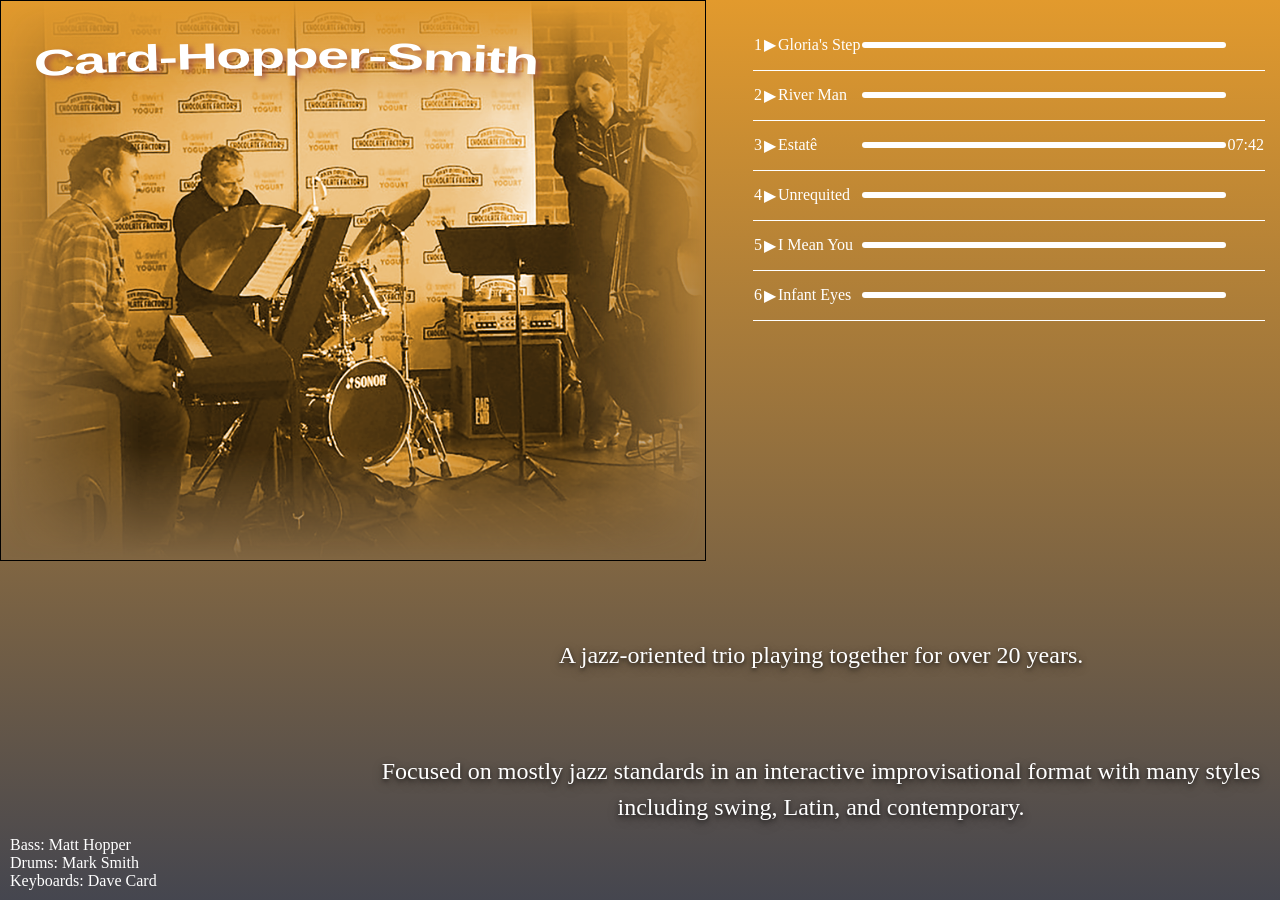
==== index2.html @ 3a78e2e4 "bookmark" ====
<!DOCTYPE html>
<html>
    <head>
        <meta charset="UTF-8">
        <meta name="viewport" content="width=device-width, initial-scale=1.0">
        <title>Card-Hopper-Smith</title>

        <link rel="stylesheet" href="styles2.css">
        <script src="scripts.js" defer></script>

     
    </head>
    <body>
        
        <div class="main-container">
      
           
            <div class="hero-wrapper flex-item "> 
                    <img src="trio monochrome gold 2.png" >    
                <div class="caption">
                    <svg viewBox="20 35 420 250" xmlns="http://w3.org" style="width: 100%; height: auto;" class="curve-svg">
                        <!-- Definitions for reusable paths -->
                        <defs>
                            <path id="text-curve" d="
                            M 40 80
                            Q 200 70 
                            360 80" fill="none" />
                        </defs>

                        <text font-family="sans-serif" font-size="22" font-weight="bold" fill="#333"
                                textLength="300" lengthAdjust="spacingAndGlyphs" class="curve-svg-text">
                            <textPath href="#text-curve" startOffset="0%">
                            Card-Hopper-Smith
                            </textPath>
                        </text>
                    </svg>
                </div>                          
            </div>
            <div class="playlist-wrapper flex-item">
                <!-- <div class="sub-header">
                    Recordings
                </div> -->
                <table id="playList"></table>           
            </div>
            <div class="players-wrapper flex-item">
                <div>   
                    <span class="instrument">Bass:</span>
                    <span class="player">Matt Hopper</span>
                </div>
                <div>
                    <span class="instrument">Drums:</span>
                    <span class="player">Mark Smith</span>
                </div>
                <div>
                    <span class="instrument">Keyboards:</span>
                    <span class="player">Dave Card</span>
                </div>
            </div>                  
            <div class="description-wrapper flex-itemr">
                <div class="description1">
                    <div class="description-text">
                    A jazz-oriented trio playing together for over 20 years.   
                    </div>
                
                </div>
                <div class="description2">
                    <div class="description-text">
                    Focused on mostly jazz standards in an interactive improvisational format with 
                    many styles including swing, Latin, and contemporary. 
                    </div>
                
                </div>
            </div>         
       
      
          
        </div>
      

        </body>
     
</html>
---- styles2.css ----
:root {
  --primary-color: #45464F;
  --secondary-color: #45464F;
  --accent-color: white;
  --gradient-color: #e29a2d;
  --shadow-color: hsl(234, 72%, 34%);
}

body {
  margin: 0 auto;
    padding: 0;

    color:white;
    background-color: #45464F;
    background-image: linear-gradient(var(--gradient-color), var(--primary-color));
     background-attachment: fixed;
    background-repeat: no-repeat;
    width:100vw;
    height:100vh;
    font-family: Monaco;
    position: relative;
}   

.main-container {
  display: flex;
  flex-wrap: wrap; 
  width: 100%;
}
.flex-item {
  width: 50%;
  /* flex: 0 0 50%;    */
  box-sizing: border-box; 
}

/* 
.flex-item:nth-child(n+3) {
  margin-top: -30px;    
  position: relative;  
  z-index: 2;        */ */


.hero-wrapper {
  /* position: static; */
  width: 100%;
  /* height: 100%; */
  position: relative;
}

.hero-wrapper img {
  height: auto;  /* Lets the image scale naturally on desktop */
  max-width: 100%;
  display:block;

  mask-composite: intersect;
  mask-image: linear-gradient(to top, transparent, black 20%, black 80%, transparent),
  linear-gradient(to right, transparent, black 20%, black 80%, transparent);

  -webkit-mask-image: linear-gradient(to top, transparent, black 20%, black 80%, transparent),
  linear-gradient(to right, transparent, black 20%, black 80%, transparent);

  }

  
@media (min-width: 768px) {
  .hero-wrapper {
    width:55%;
    position: relative;
    /* position: absolute;
    top: 0;
    left: 0;
     width: 55%;
    height: auto; */
  }

  @media (orientation: portrait) {
  /* CSS rules for vertical, upright screens */
}

@media (orientation: landscape) {
  /* CSS rules for horizontal, wide screens */
}

.caption {
  position: absolute;
  /* backdrop-filter: blur(4px); */
  /* padding: 20px 40px; */
   z-index: 500;
  /* display: inline-block; */
  border: 1px solid black;
  /* top:7%;
  left:6%; */
  width: 100%;
  height: 100%; 
  /* width:70%;
  height: 13%;  */
  /* aspect-ratio: 11 / 2; */
  /* min-height: 0; */
  z-index: 500;
 top: 0;
  left: 0;
  right: 0;
  bottom: 0;
   /* resize: both; */
}

.curve-svg {
  /* width: 100%; */
  /* max-width: 500px; */
  /* overflow: visible; */
    /* width: 100%;
  height: 100%; */
  /* display: block; */
  /* height:auto; */
}

.curve-svg text {
  /* font-family: Monaco; */
   opacity: 1 !important; 
  fill: #ffffff; /* Bright white text */
  /* font-size: 32px; */
  font-weight: bold;
  font-family: sans-serif;
  /* letter-spacing: 2px; */
   letter-spacing: -0.03em;
    text-shadow: 3px 3px 4px rgba(153, 72, 69, 0.6); 
  /* filter: drop-shadow(0px 3px 6px rgba(0, 0, 0, 0.9));  */
  /* Heavy shadow */
}

.caption-text {

}
  .playlist-wrapper {
    width:40%;
    position:absolute;
    top:20px;
    right:15px;
  }

  .sub-header {
     font-size:20px;
     text-align: center;
  }
  .players-wrapper {
    position:absolute;
      bottom:10px;
      left:10px;
  }
  .description-wrapper {
    position:absolute;
     width:60%;
    bottom:20px;
    right:0;
  }
  /* .flex-container {
    flex-direction: column;
    justify-content: space-between; 
           
   
  } */


.description1 {
  flex:1;
  padding: 15px;
   border-radius: 100vw; 
    margin-bottom:50px; 
  margin-left:-150px;
}
.description2 {
  flex:1;
  padding: 15px;
  margin-bottom:40px; 
  margin-left:-150px;
}

.description-text {
  line-height: 1.5;
  text-align: center;
  /* font-family: 'Open Sans', sans-serif;  */
  font-size:24px;

  position: relative; 
  z-index:300;
    color: white;

  color: #ffffff;
  /* Soft, dark glow that fills in gaps of busy backgrounds */
  text-shadow: 0 2px 4px rgba(0, 0, 0, 0.6), 
               0 4px 12px rgba(0, 0, 0, 0.4);
  font-weight: 300; /* Bolder fonts are inherently easier to read */
}
}

.players-wrapper {
  color:white
}

#players {
      border: 2px solid #333;
    border-radius: 10px;
}

.player-btn {
  /* color:#994845; */
  color:white;
}

.player-btn:hover {
  color: #ff6b81;
}
.progress-td {
  width:80%;
}
.progress-container {
  flex-grow: 1;
  height: 6px;
  background-color: white;
  border-radius: 3px;
  overflow: hidden;
  position: relative;

}

.progress-fill {
  height: 100%;
  width: 0%;
  background-color: #2ed573;
}

#playList {
  table-layout: fixed;
     border-collapse: collapse;
    border-spacing: 0 15px;
    margin:auto;
     font-family: Monaco;
    /* width:100%; */
}

#playList tr {
    border-bottom: 1px solid var(--accent-color);;
    height:50px;
}

#playList  td {
     white-space: nowrap; 
}
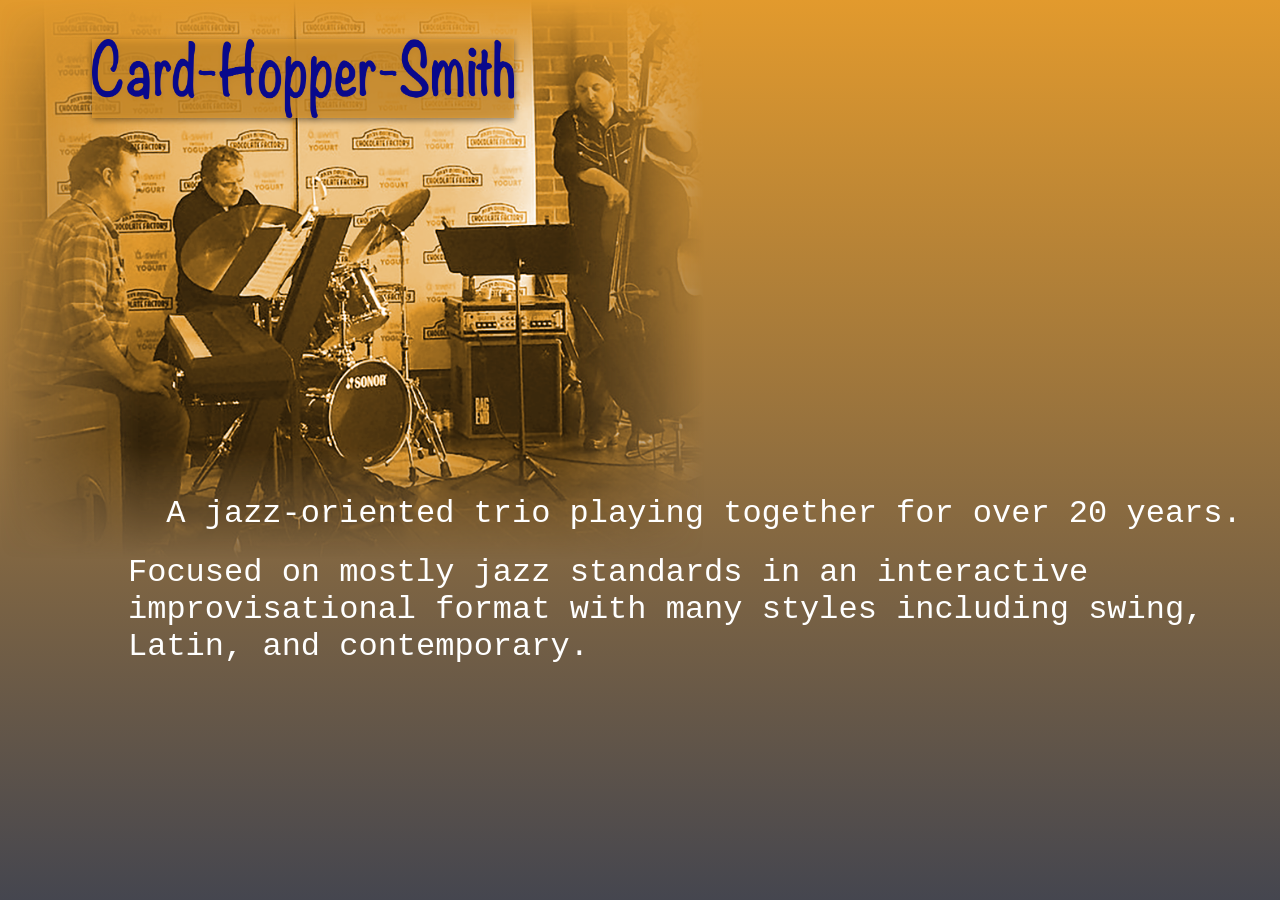
==== commit e2f778ce: "bookmark" ====
--- a/index2.html
+++ b/index2.html
@@ -12,35 +12,12 @@
      
     </head>
     <body>
-        
         <div class="main-container">
-      
-           
             <div class="hero-wrapper flex-item "> 
-                    <img src="trio monochrome gold 2.png" >    
-                <div class="caption">
-                    <svg viewBox="20 35 420 250" xmlns="http://w3.org" style="width: 100%; height: auto;" class="curve-svg">
-                        <!-- Definitions for reusable paths -->
-                        <defs>
-                            <path id="text-curve" d="
-                            M 40 80
-                            Q 200 70 
-                            360 80" fill="none" />
-                        </defs>
-
-                        <text font-family="sans-serif" font-size="22" font-weight="bold" fill="#333"
-                                textLength="300" lengthAdjust="spacingAndGlyphs" class="curve-svg-text">
-                            <textPath href="#text-curve" startOffset="0%">
-                            Card-Hopper-Smith
-                            </textPath>
-                        </text>
-                    </svg>
-                </div>                          
+                <img class="hero" src="trio monochrome gold 2.png" >    
+                <img class="caption" src="title3.png" >    
             </div>
-            <div class="playlist-wrapper flex-item">
-                <!-- <div class="sub-header">
-                    Recordings
-                </div> -->
+            <!-- <div class="playlist-wrapper flex-item">
                 <table id="playList"></table>           
             </div>
             <div class="players-wrapper flex-item">
@@ -56,28 +33,19 @@
                     <span class="instrument">Keyboards:</span>
                     <span class="player">Dave Card</span>
                 </div>
-            </div>                  
-            <div class="description-wrapper flex-itemr">
+            </div>                   -->
+
+        </div>
+              
+        <div class="description-wrapper flex-itemr">
                 <div class="description1">
-                    <div class="description-text">
-                    A jazz-oriented trio playing together for over 20 years.   
-                    </div>
-                
+                     A jazz-oriented trio playing together for over 20 years.                                  
                 </div>
                 <div class="description2">
-                    <div class="description-text">
                     Focused on mostly jazz standards in an interactive improvisational format with 
-                    many styles including swing, Latin, and contemporary. 
-                    </div>
-                
+                    many styles including swing, Latin, and contemporary.                                     
                 </div>
-            </div>         
-       
-      
-          
-        </div>
-      
-
-        </body>
+            </div>  
+    </body>
      
 </html>
--- a/styles2.css
+++ b/styles2.css
@@ -4,8 +4,13 @@
   --accent-color: white;
   --gradient-color: #e29a2d;
   --shadow-color: hsl(234, 72%, 34%);
-}
-
+  /* font-size:1rem; */
+  
+}
+
+html {
+    text-size-adjust: 100%;
+}
 body {
   margin: 0 auto;
     padding: 0;
@@ -17,7 +22,8 @@
     background-repeat: no-repeat;
     width:100vw;
     height:100vh;
-    font-family: Monaco;
+    /* font-family: Monaco; */
+    font-family: Menlo, Monaco, 'Courier New', monospace;
     position: relative;
 }   
 
@@ -28,25 +34,16 @@
 }
 .flex-item {
   width: 50%;
-  /* flex: 0 0 50%;    */
   box-sizing: border-box; 
 }
 
-/* 
-.flex-item:nth-child(n+3) {
-  margin-top: -30px;    
-  position: relative;  
-  z-index: 2;        */ */
-
-
 .hero-wrapper {
-  /* position: static; */
   width: 100%;
-  /* height: 100%; */
   position: relative;
-}
-
-.hero-wrapper img {
+    container-type: inline-size;
+}
+
+img.hero {
   height: auto;  /* Lets the image scale naturally on desktop */
   max-width: 100%;
   display:block;
@@ -60,79 +57,56 @@
 
   }
 
-  
-@media (min-width: 768px) {
-  .hero-wrapper {
+  @media (orientation: portrait) {
+  /* CSS rules for vertical, upright screens */
+   .hero-wrapper {
+    width:100%;
+    position: relative;
+  }
+}
+
+@media (orientation: landscape) {
+  /* CSS rules for horizontal, wide screens */
+   .hero-wrapper {
     width:55%;
     position: relative;
-    /* position: absolute;
-    top: 0;
-    left: 0;
-     width: 55%;
-    height: auto; */
-  }
-
-  @media (orientation: portrait) {
-  /* CSS rules for vertical, upright screens */
-}
-
-@media (orientation: landscape) {
-  /* CSS rules for horizontal, wide screens */
+  }
 }
 
 .caption {
+
+   filter: drop-shadow(0px 2px 3px rgba(0, 0, 0, 0.6)); 
+    width: 100%; /* Or whatever percentage your layout uses */
+  display: block;
+
+  background-color: #e29a2dbb;
   position: absolute;
-  /* backdrop-filter: blur(4px); */
-  /* padding: 20px 40px; */
-   z-index: 500;
-  /* display: inline-block; */
-  border: 1px solid black;
-  /* top:7%;
-  left:6%; */
-  width: 100%;
-  height: 100%; 
-  /* width:70%;
-  height: 13%;  */
-  /* aspect-ratio: 11 / 2; */
-  /* min-height: 0; */
+ /* font-size: 4.5cqw; */
+
+
+
+  /* border: 1px solid black; */
+  /* font-size: 2em; */
+  /* width: 100%; */
+  
+  /* height: 100%;  */
   z-index: 500;
- top: 0;
-  left: 0;
+ top: 0px;
+  /* left: 60px; */
+  left:0;
   right: 0;
   bottom: 0;
-   /* resize: both; */
-}
-
-.curve-svg {
-  /* width: 100%; */
-  /* max-width: 500px; */
-  /* overflow: visible; */
-    /* width: 100%;
-  height: 100%; */
-  /* display: block; */
-  /* height:auto; */
-}
-
-.curve-svg text {
-  /* font-family: Monaco; */
-   opacity: 1 !important; 
-  fill: #ffffff; /* Bright white text */
-  /* font-size: 32px; */
-  font-weight: bold;
-  font-family: sans-serif;
-  /* letter-spacing: 2px; */
-   letter-spacing: -0.03em;
-    text-shadow: 3px 3px 4px rgba(153, 72, 69, 0.6); 
-  /* filter: drop-shadow(0px 3px 6px rgba(0, 0, 0, 0.9));  */
-  /* Heavy shadow */
-}
-
-.caption-text {
-
-}
+
+  top:7%;
+  left:13%;
+  width: 60%;
+   /* aspect-ratio: 420 / 250; */
+
+}
+
   .playlist-wrapper {
     width:40%;
-    position:absolute;
+    /* position:absolute; */
     top:20px;
     right:15px;
   }
@@ -142,45 +116,62 @@
      text-align: center;
   }
   .players-wrapper {
-    position:absolute;
+    /* position:absolute; */
       bottom:10px;
       left:10px;
   }
+
   .description-wrapper {
     position:absolute;
-     width:60%;
-    bottom:20px;
+    display:flex;
+    flex-direction: column;
+    justify-content: space-between;
+
+    top:55%;
+    width:90%;
+    height:170px;
+     /* width:80%; */
+    /* bottom:-40px; */
     right:0;
-  }
-  /* .flex-container {
-    flex-direction: column;
-    justify-content: space-between; 
-           
-   
-  } */
+     text-align: left;
+      /* font-size:28px; */
+      font-size: 2rem;
+      font-weight: 300;
+  }
+ 
 
 
 .description1 {
-  flex:1;
-  padding: 15px;
-   border-radius: 100vw; 
-    margin-bottom:50px; 
-  margin-left:-150px;
+  /* width: 100%; */
+text-align: center;
+  /* flex:1; */
+/* padding-bottom: 150px; */
+  /* padding: 15px; */
+   /* border-radius: 100vw;  */
+    /* margin-bottom:50px; 
+  margin-left:-150px; */
+  /* margin-bottom:100px; */
 }
 .description2 {
-  flex:1;
-  padding: 15px;
-  margin-bottom:40px; 
-  margin-left:-150px;
+  text-align: left;
+   /* width: 100%; */
+  /* display: inline-block; */
+ 
+    /* margin-top:80p x; */
+  /* flex:1; */
+  /* padding: 15px; */
+  /* margin-bottom:40px; 
+  margin-left:-150px; */
 }
 
 .description-text {
+   text-align: left;
   line-height: 1.5;
-  text-align: center;
+  text-align: left;
   /* font-family: 'Open Sans', sans-serif;  */
-  font-size:24px;
-
-  position: relative; 
+  /* font-size:24px; */
+/* font-size: 3rem; */
+  /* position: relative;  */
   z-index:300;
     color: white;
 
@@ -190,7 +181,7 @@
                0 4px 12px rgba(0, 0, 0, 0.4);
   font-weight: 300; /* Bolder fonts are inherently easier to read */
 }
-}
+
 
 .players-wrapper {
   color:white
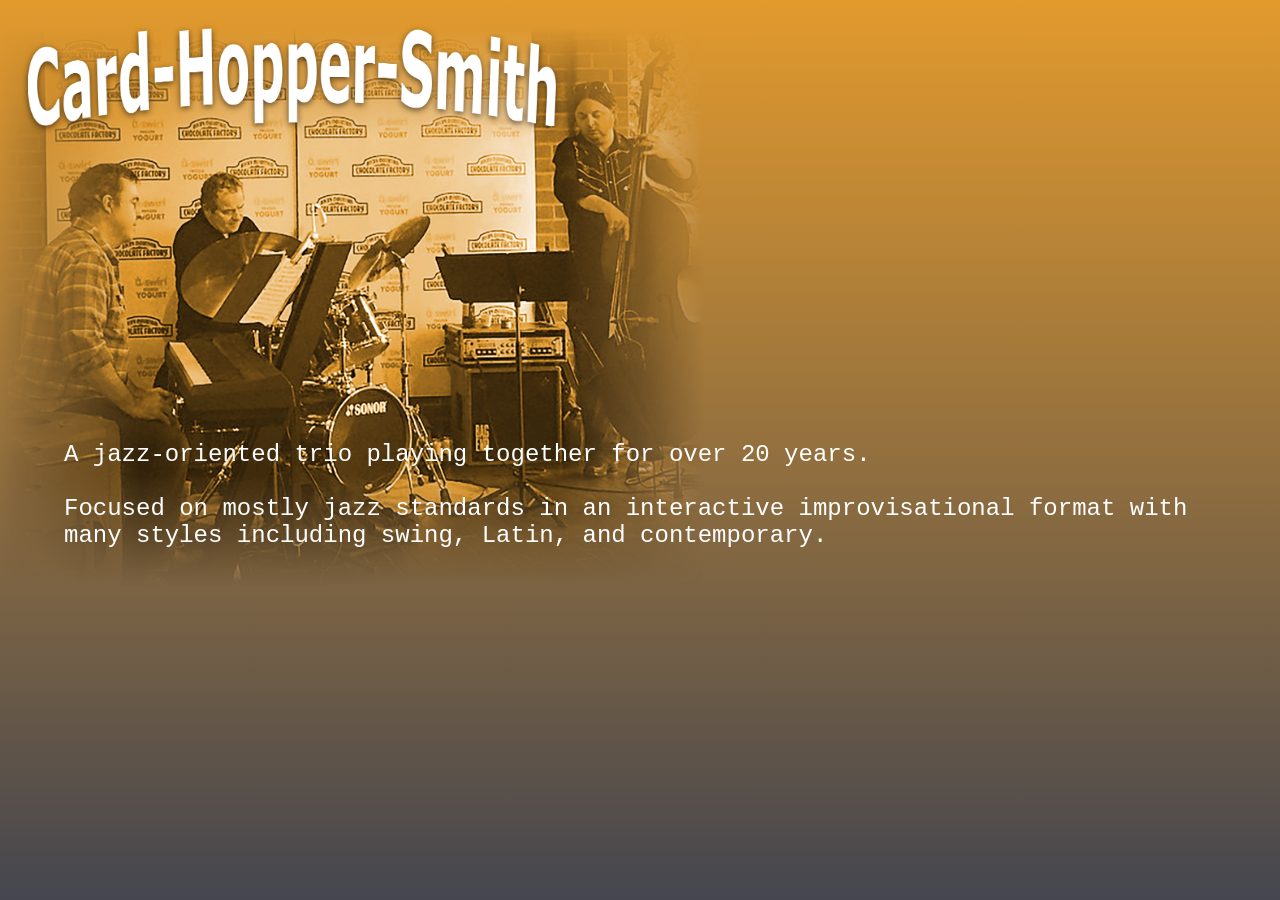
==== commit 71f1f5e2: "bookmark" ====
--- a/index2.html
+++ b/index2.html
@@ -12,10 +12,13 @@
      
     </head>
     <body>
+        <div class="header">
+
+        </div>
         <div class="main-container">
             <div class="hero-wrapper flex-item "> 
                 <img class="hero" src="trio monochrome gold 2.png" >    
-                <img class="caption" src="title3.png" >    
+                <img class="caption" src="cardhoppersmith curve white.png" >    
             </div>
             <!-- <div class="playlist-wrapper flex-item">
                 <table id="playList"></table>           
@@ -41,6 +44,7 @@
                 <div class="description1">
                      A jazz-oriented trio playing together for over 20 years.                                  
                 </div>
+                <br/>
                 <div class="description2">
                     Focused on mostly jazz standards in an interactive improvisational format with 
                     many styles including swing, Latin, and contemporary.                                     
--- a/styles2.css
+++ b/styles2.css
@@ -27,6 +27,9 @@
     position: relative;
 }   
 
+.header {
+  height:3%;
+}
 .main-container {
   display: flex;
   flex-wrap: wrap; 
@@ -76,10 +79,10 @@
 .caption {
 
    filter: drop-shadow(0px 2px 3px rgba(0, 0, 0, 0.6)); 
-    width: 100%; /* Or whatever percentage your layout uses */
+
   display: block;
 
-  background-color: #e29a2dbb;
+  /* background-color: #e29a2dbb; */
   position: absolute;
  /* font-size: 4.5cqw; */
 
@@ -91,15 +94,16 @@
   
   /* height: 100%;  */
   z-index: 500;
- top: 0px;
+ /* top: 0px; */
   /* left: 60px; */
-  left:0;
+  /* left:0; */
   right: 0;
   bottom: 0;
 
-  top:7%;
-  left:13%;
-  width: 60%;
+  top:0;
+  left:4%;
+  width: 75%;
+  height:auto;
    /* aspect-ratio: 420 / 250; */
 
 }
@@ -125,25 +129,30 @@
     position:absolute;
     display:flex;
     flex-direction: column;
+
     justify-content: space-between;
 
     top:55%;
+    left: 50%;
+    transform: translate(-50%, -50%);
     width:90%;
-    height:170px;
+    /* height:170px; */
      /* width:80%; */
     /* bottom:-40px; */
-    right:0;
+    /* right:0; */
      text-align: left;
       /* font-size:28px; */
-      font-size: 2rem;
+      font-size: 1.5rem;
       font-weight: 300;
+
+      
   }
  
 
 
 .description1 {
   /* width: 100%; */
-text-align: center;
+/* text-align: center; */
   /* flex:1; */
 /* padding-bottom: 150px; */
   /* padding: 15px; */
@@ -153,7 +162,7 @@
   /* margin-bottom:100px; */
 }
 .description2 {
-  text-align: left;
+  /* text-align: left; */
    /* width: 100%; */
   /* display: inline-block; */
  
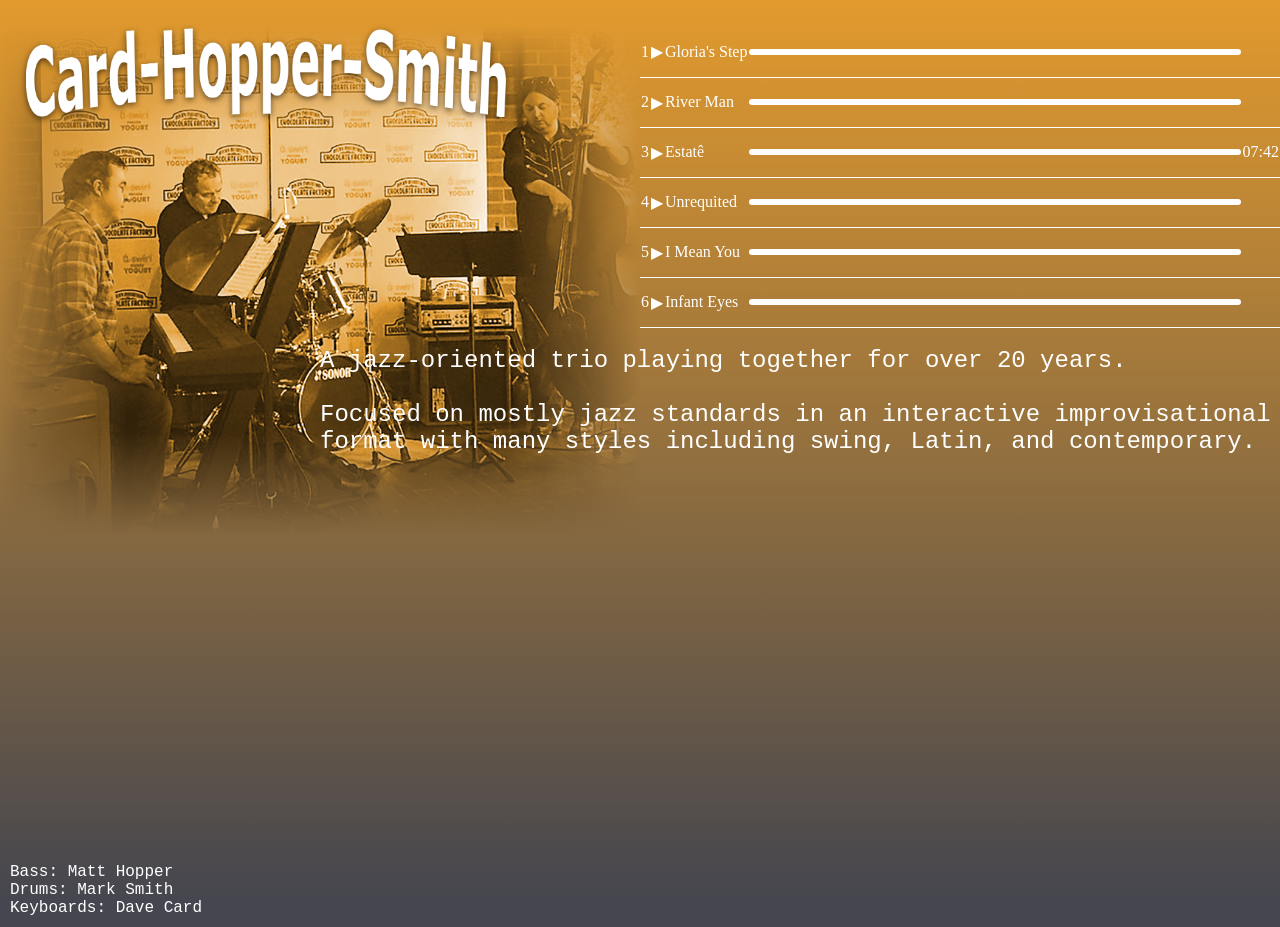
==== commit 6673f1ac: "bookmark" ====
--- a/index2.html
+++ b/index2.html
@@ -16,40 +16,54 @@
 
         </div>
         <div class="main-container">
-            <div class="hero-wrapper flex-item "> 
-                <img class="hero" src="trio monochrome gold 2.png" >    
-                <img class="caption" src="cardhoppersmith curve white.png" >    
+            <div class="top-row">
+                <div class="hero-wrapper "> 
+                    <img class="hero" src="trio monochrome gold 2.png" >    
+                    <img class="caption" src="cardhoppersmith curve white.png" >  
+                    
+                </div>            
+                
+                <div class="playlist-wrapper ">
+                    <table id="playList"></table>           
+                </div>
+                </div>
+           
+            <div class="bottom-row ">          
+                <div class="players-wrapper" >
+                    <div class="players-abs">
+                        <div>   
+                            <span class="instrument">Bass:</span>
+                            <span class="player">Matt Hopper</span>
+                        </div>
+                        <div>
+                            <span class="instrument">Drums:</span>
+                            <span class="player">Mark Smith</span>
+                        </div>
+                        <div>
+                            <span class="instrument">Keyboards:</span>
+                            <span class="player">Dave Card</span>
+                        </div>
+                    </div>
+                 
+                </div>  
+                <div class="description-wrapper">
+                    <div class="description-abs">
+                        <div class="description1">
+                                A jazz-oriented trio playing together for over 20 years.                                  
+                        </div>
+                        <br/>
+                        <div class="description2">
+                            Focused on mostly jazz standards in an interactive improvisational format with 
+                            many styles including swing, Latin, and contemporary.                                     
+                        </div>
+                    </div>
+
+                </div>
+                
             </div>
-            <!-- <div class="playlist-wrapper flex-item">
-                <table id="playList"></table>           
-            </div>
-            <div class="players-wrapper flex-item">
-                <div>   
-                    <span class="instrument">Bass:</span>
-                    <span class="player">Matt Hopper</span>
-                </div>
-                <div>
-                    <span class="instrument">Drums:</span>
-                    <span class="player">Mark Smith</span>
-                </div>
-                <div>
-                    <span class="instrument">Keyboards:</span>
-                    <span class="player">Dave Card</span>
-                </div>
-            </div>                   -->
 
         </div>
-              
-        <div class="description-wrapper flex-itemr">
-                <div class="description1">
-                     A jazz-oriented trio playing together for over 20 years.                                  
-                </div>
-                <br/>
-                <div class="description2">
-                    Focused on mostly jazz standards in an interactive improvisational format with 
-                    many styles including swing, Latin, and contemporary.                                     
-                </div>
-            </div>  
+                     
     </body>
      
 </html>
--- a/styles2.css
+++ b/styles2.css
@@ -22,7 +22,7 @@
     background-repeat: no-repeat;
     width:100vw;
     height:100vh;
-    /* font-family: Monaco; */
+
     font-family: Menlo, Monaco, 'Courier New', monospace;
     position: relative;
 }   
@@ -30,25 +30,37 @@
 .header {
   height:3%;
 }
+
 .main-container {
-  display: flex;
+  display:flex;
+  flex-direction: column;
   flex-wrap: wrap; 
-  width: 100%;
-}
-.flex-item {
-  width: 50%;
-  box-sizing: border-box; 
-}
-
-.hero-wrapper {
-  width: 100%;
+
   position: relative;
-    container-type: inline-size;
+  /* height:100%; */
+   min-height: 100vh; 
+
+}
+.top-row {
+
+    display: flex;
+  flex-direction:  row;
+  align-items: flex-start;
+   aspect-ratio: 4 / 1;
+   width: 100%;
 }
 
 img.hero {
-  height: auto;  /* Lets the image scale naturally on desktop */
-  max-width: 100%;
+  position:absolute;
+   width: 100%;
+  height: auto;
+  object-fit: cover; 
+   top: 0;
+  left: 0;
+  overflow: visible;
+ object-fit: cover; 
+ 
+  z-index: 10;
   display:block;
 
   mask-composite: intersect;
@@ -61,55 +73,58 @@
   }
 
   @media (orientation: portrait) {
-  /* CSS rules for vertical, upright screens */
    .hero-wrapper {
     width:100%;
     position: relative;
   }
-}
+
+  .description-wrapper {
+    position: relative;
+     text-align: left;
+      font-size: 1.5rem;
+      font-weight: 300;
+  }
+}
+
 
 @media (orientation: landscape) {
-  /* CSS rules for horizontal, wide screens */
    .hero-wrapper {
+    flex:1;
     width:55%;
     position: relative;
+
+    /* aspect-ratio: 1733 / 1110; */
+    min-height: 0; 
+  }
+
+  .description-wrapper {
+    flex:1;
+    box-sizing: border-box;
+    font-size: 1.5rem;
+    font-weight: 300;
+    flex: 0 0 75%;
   }
 }
 
 .caption {
-
-   filter: drop-shadow(0px 2px 3px rgba(0, 0, 0, 0.6)); 
+  filter: drop-shadow(0px 2px 3px rgba(0, 0, 0, 0.6)); 
 
   display: block;
-
-  /* background-color: #e29a2dbb; */
   position: absolute;
- /* font-size: 4.5cqw; */
-
-
-
-  /* border: 1px solid black; */
-  /* font-size: 2em; */
-  /* width: 100%; */
-  
-  /* height: 100%;  */
   z-index: 500;
- /* top: 0px; */
-  /* left: 60px; */
-  /* left:0; */
+
   right: 0;
   bottom: 0;
-
   top:0;
   left:4%;
+
   width: 75%;
   height:auto;
-   /* aspect-ratio: 420 / 250; */
-
+ 
 }
 
   .playlist-wrapper {
-    width:40%;
+    flex:1;
     /* position:absolute; */
     top:20px;
     right:15px;
@@ -121,94 +136,12 @@
   }
   .players-wrapper {
     /* position:absolute; */
+      flex:1;
+      margin-top: auto;
       bottom:10px;
       left:10px;
   }
 
-  .description-wrapper {
-    position:absolute;
-    display:flex;
-    flex-direction: column;
-
-    justify-content: space-between;
-
-    top:55%;
-    left: 50%;
-    transform: translate(-50%, -50%);
-    width:90%;
-    /* height:170px; */
-     /* width:80%; */
-    /* bottom:-40px; */
-    /* right:0; */
-     text-align: left;
-      /* font-size:28px; */
-      font-size: 1.5rem;
-      font-weight: 300;
-
-      
-  }
- 
-
-
-.description1 {
-  /* width: 100%; */
-/* text-align: center; */
-  /* flex:1; */
-/* padding-bottom: 150px; */
-  /* padding: 15px; */
-   /* border-radius: 100vw;  */
-    /* margin-bottom:50px; 
-  margin-left:-150px; */
-  /* margin-bottom:100px; */
-}
-.description2 {
-  /* text-align: left; */
-   /* width: 100%; */
-  /* display: inline-block; */
- 
-    /* margin-top:80p x; */
-  /* flex:1; */
-  /* padding: 15px; */
-  /* margin-bottom:40px; 
-  margin-left:-150px; */
-}
-
-.description-text {
-   text-align: left;
-  line-height: 1.5;
-  text-align: left;
-  /* font-family: 'Open Sans', sans-serif;  */
-  /* font-size:24px; */
-/* font-size: 3rem; */
-  /* position: relative;  */
-  z-index:300;
-    color: white;
-
-  color: #ffffff;
-  /* Soft, dark glow that fills in gaps of busy backgrounds */
-  text-shadow: 0 2px 4px rgba(0, 0, 0, 0.6), 
-               0 4px 12px rgba(0, 0, 0, 0.4);
-  font-weight: 300; /* Bolder fonts are inherently easier to read */
-}
-
-
-.players-wrapper {
-  color:white
-}
-
-#players {
-      border: 2px solid #333;
-    border-radius: 10px;
-}
-
-.player-btn {
-  /* color:#994845; */
-  color:white;
-}
-
-.player-btn:hover {
-  color: #ff6b81;
-}
 .progress-td {
   width:80%;
 }
@@ -246,3 +179,70 @@
      white-space: nowrap; 
 }
 
+.description-text {
+  text-align: left;
+  line-height: 1.5;
+  text-align: left;
+  z-index:300;
+    color: white;
+
+  color: #ffffff;
+  text-shadow: 0 2px 4px rgba(0, 0, 0, 0.6), 
+               0 4px 12px rgba(0, 0, 0, 0.4);
+  font-weight: 300; 
+}
+
+.bottom-row {
+  flex-grow: 1; 
+
+  display:flex;
+  flex-direction: row;
+
+
+   /* position: relative; */
+}
+
+.players-abs {
+   position: relative;
+   z-index:500;
+     display:flex;
+     flex-direction: column;
+}
+
+
+
+.players-wrapper {
+  position: relative;
+
+    /* flex: 50%; */
+  box-sizing: border-box;
+  /* flex: 0 0 25%; */
+  width:25%;
+  color:white
+
+}
+
+/* .players-abs {
+  position: absolute;
+  bottom:0;
+} */
+#players {
+      border: 2px solid #333;
+    border-radius: 10px;
+}
+
+.player-btn {
+  /* color:#994845; */
+  color:white;
+}
+
+.player-btn:hover {
+  color: #ff6b81;
+}
+
+
+
+.description-abs {
+   position: relative;
+   z-index:500;
+}
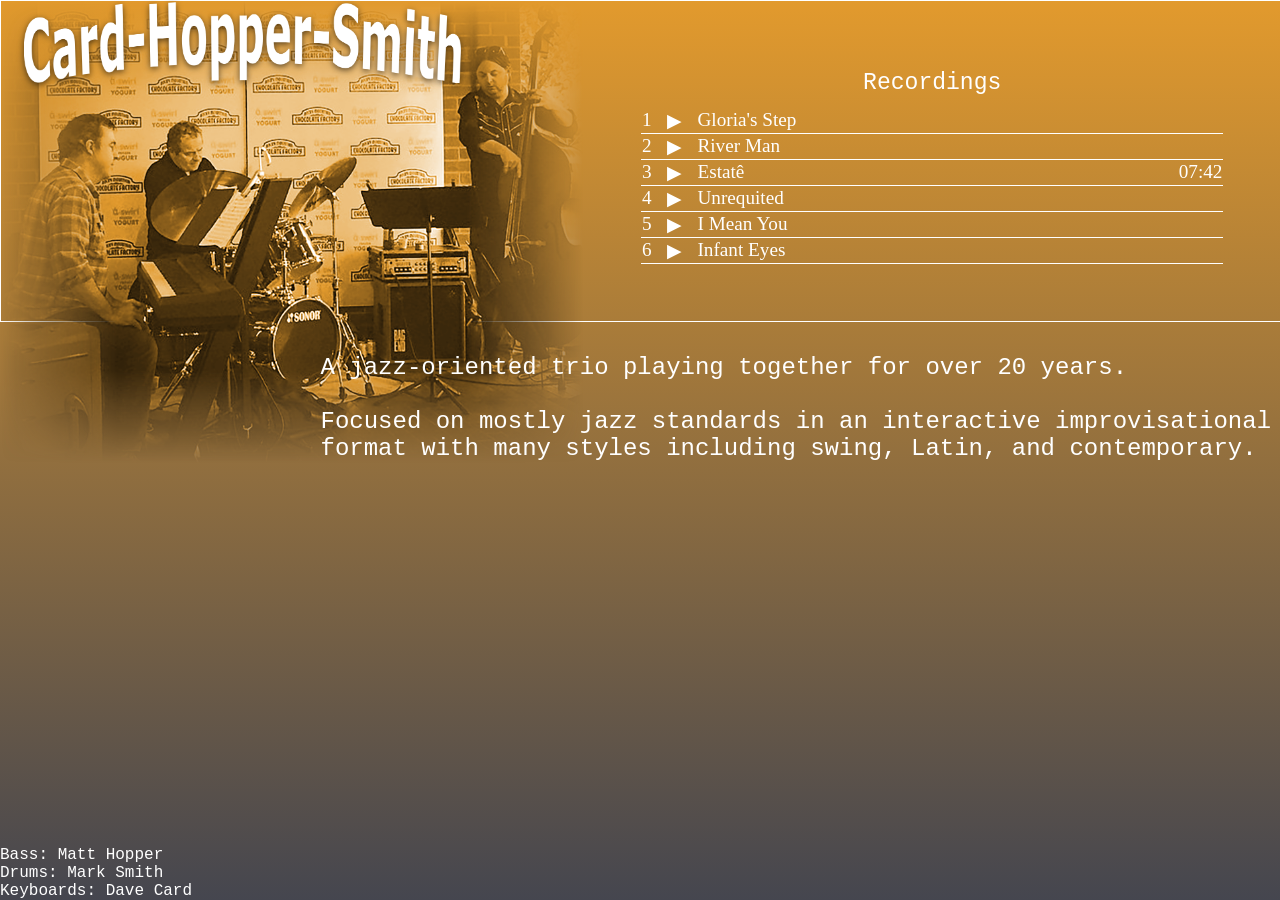
==== commit 3ccd13f0: "bookmark" ====
--- a/index2.html
+++ b/index2.html
@@ -12,9 +12,7 @@
      
     </head>
     <body>
-        <div class="header">
 
-        </div>
         <div class="main-container">
             <div class="top-row">
                 <div class="hero-wrapper "> 
@@ -24,6 +22,7 @@
                 </div>            
                 
                 <div class="playlist-wrapper ">
+                    <div class="playlist-header">Recordings</div>
                     <table id="playList"></table>           
                 </div>
                 </div>
--- a/styles2.css
+++ b/styles2.css
@@ -25,6 +25,12 @@
 
     font-family: Menlo, Monaco, 'Courier New', monospace;
     position: relative;
+
+    /* display:flex;
+    flex-direction: column;
+    flex-wrap: wrap; 
+min-height: 100vh;  */
+
 }   
 
 .header {
@@ -35,19 +41,21 @@
   display:flex;
   flex-direction: column;
   flex-wrap: wrap; 
-
+  row-gap: 2em;
   position: relative;
-  /* height:100%; */
-   min-height: 100vh; 
+
+  min-height: 100vh;
 
 }
 .top-row {
 
     display: flex;
   flex-direction:  row;
-  align-items: flex-start;
+  align-items: start;
    aspect-ratio: 4 / 1;
    width: 100%;
+
+   border:1px solid   white;
 }
 
 img.hero {
@@ -125,29 +133,28 @@
 
   .playlist-wrapper {
     flex:1;
-    /* position:absolute; */
-    top:20px;
-    right:15px;
-  }
-
-  .sub-header {
-     font-size:20px;
-     text-align: center;
-  }
-  .players-wrapper {
-    /* position:absolute; */
-      flex:1;
-      margin-top: auto;
-      bottom:10px;
-      left:10px;
-  }
-
+    padding: 0 3em;
+      font-size: 1.5vw;  
+  }
+
+  .player-btn {
+    padding: 0 0.7em 0.2em 0.7em;
+  }
+
+  .song-title {
+      padding: 0 0.7em 0 0;
+  }
+  .song-time {
+      padding: 0 0 0 0.7em;
+  }
+
+ 
 .progress-td {
   width:80%;
 }
 .progress-container {
   flex-grow: 1;
-  height: 6px;
+  /* height: 0.7em; */
   background-color: white;
   border-radius: 3px;
   overflow: hidden;
@@ -161,18 +168,26 @@
   background-color: #2ed573;
 }
 
+.playlist-header {
+  text-align: center;
+  font-size:1.2em;
+  padding:3em 0 0.5em 0;
+}
 #playList {
-  table-layout: fixed;
+  height: 100%;
+  /* table-layout: fixed; */
      border-collapse: collapse;
-    border-spacing: 0 15px;
+    border-spacing: 0 1em;
     margin:auto;
      font-family: Monaco;
+     
     /* width:100%; */
 }
 
 #playList tr {
     border-bottom: 1px solid var(--accent-color);;
-    height:50px;
+    /* height:2em; */
+    /* height: minmax(0, 1em); */
 }
 
 #playList  td {
@@ -197,7 +212,7 @@
 
   display:flex;
   flex-direction: row;
-
+  column-gap:2em;
 
    /* position: relative; */
 }
@@ -209,23 +224,14 @@
      flex-direction: column;
 }
 
-
-
-.players-wrapper {
-  position: relative;
-
-    /* flex: 50%; */
-  box-sizing: border-box;
-  /* flex: 0 0 25%; */
-  width:25%;
-  color:white
-
-}
-
-/* .players-abs {
-  position: absolute;
-  bottom:0;
-} */
+ .players-wrapper {
+    /* position:absolute; */
+      flex:1;
+      margin-top: auto;
+      bottom:10px;
+      left:10px;
+  }
+
 #players {
       border: 2px solid #333;
     border-radius: 10px;
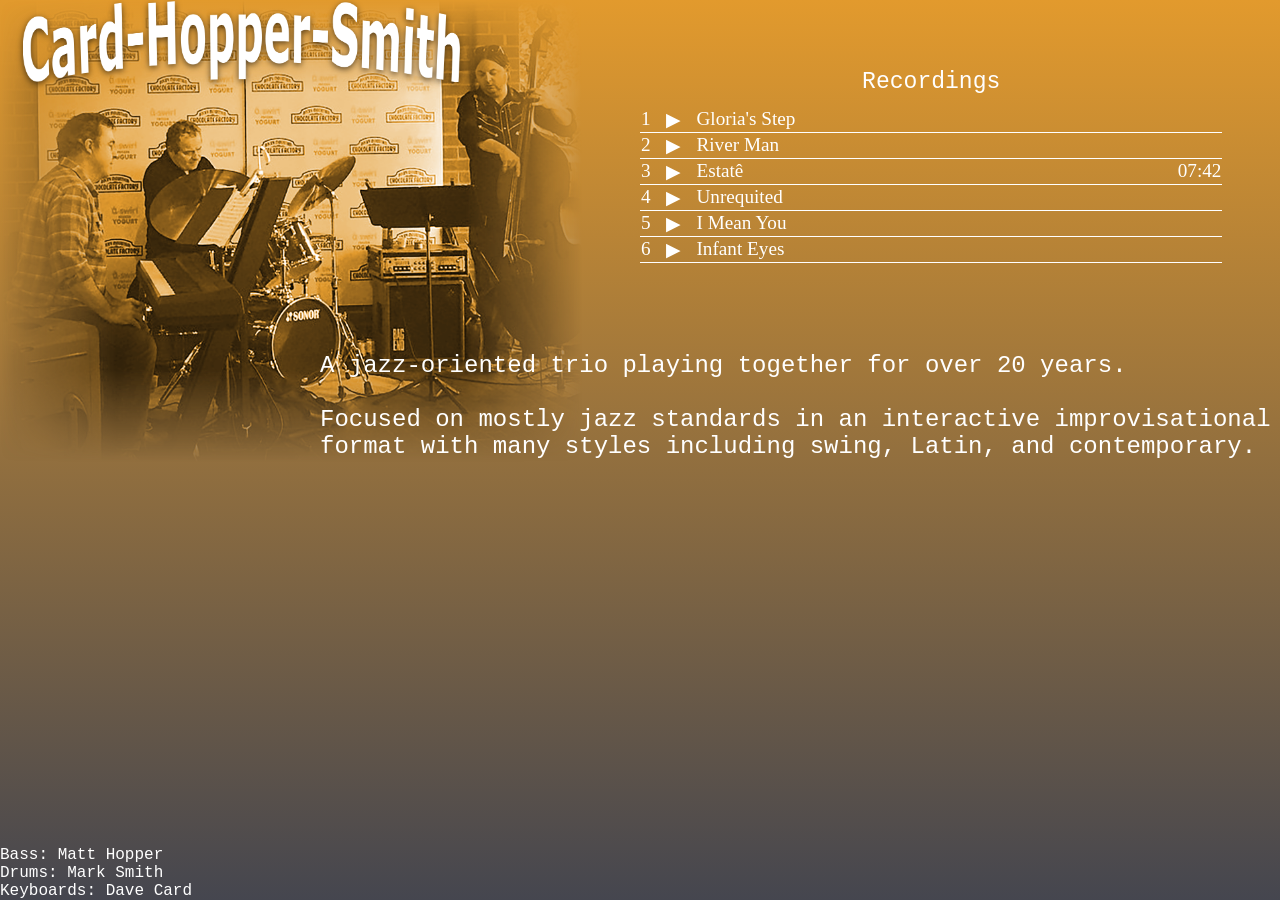
==== commit 7105c48a: "landscape worked out" ====
--- a/index2.html
+++ b/index2.html
@@ -53,7 +53,8 @@
                         <br/>
                         <div class="description2">
                             Focused on mostly jazz standards in an interactive improvisational format with 
-                            many styles including swing, Latin, and contemporary.                                     
+                            many styles including swing, Latin, and contemporary.      
+
                         </div>
                     </div>
 
--- a/styles2.css
+++ b/styles2.css
@@ -55,7 +55,7 @@
    aspect-ratio: 4 / 1;
    width: 100%;
 
-   border:1px solid   white;
+   /* border:1px sol  id   white; */
 }
 
 img.hero {
@@ -106,6 +106,7 @@
   }
 
   .description-wrapper {
+     position: relative;
     flex:1;
     box-sizing: border-box;
     font-size: 1.5rem;
@@ -225,6 +226,7 @@
 }
 
  .players-wrapper {
+  
     /* position:absolute; */
       flex:1;
       margin-top: auto;
@@ -249,6 +251,7 @@
 
 
 .description-abs {
-   position: relative;
+   position: absolute;
+
    z-index:500;
 }
